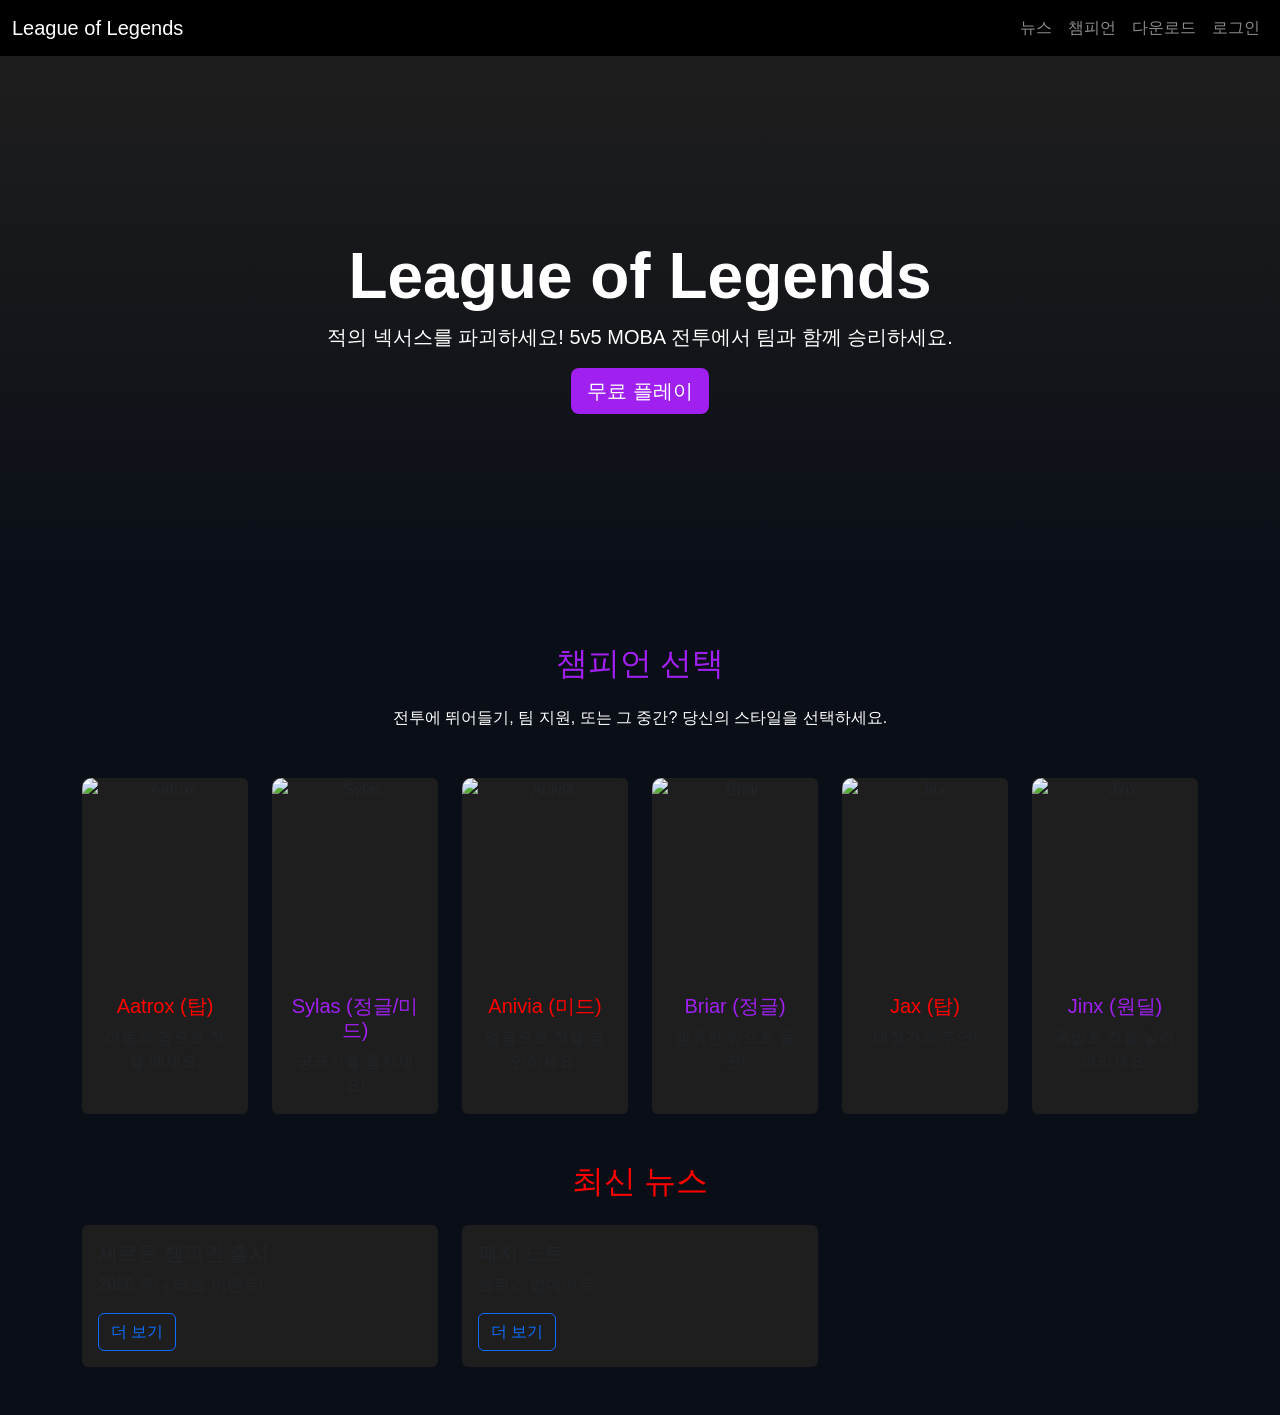
==== src/main/resources/META-INF/resources/index.html @ 6a67d3a3 "2주차 실습 완료" ====
<!DOCTYPE html>
<html lang="ko">
<head>
    <meta charset="UTF-8">
    <meta name="viewport" content="width=device-width, initial-scale=1.0">
    <title>League of Legends - 메인 페이지</title>
    <!-- Bootstrap 5 CDN -->
    <link href="https://cdn.jsdelivr.net/npm/bootstrap@5.3.0/dist/css/bootstrap.min.css" rel="stylesheet">
    <script src="https://cdn.jsdelivr.net/npm/bootstrap@5.3.0/dist/js/bootstrap.bundle.min.js"></script>
    <!-- 커스텀 스타일 (LOL 테마 + 챔피언 호버 효과) -->
    <style>
        body { background-color: #0a0e17; color: #fff; font-family: 'Arial', sans-serif; }
        .navbar { background-color: #000; }
        .hero { background: linear-gradient(to bottom, #1e1e1e, #0a0e17); min-height: 60vh; }
        .accent-purple { color: #a020f0; }
        .accent-red { color: #ff0000; }
        .card { background-color: #1e1e1e; border: none; transition: transform 0.3s, box-shadow 0.3s; }
        .card:hover { transform: scale(1.05); box-shadow: 0 10px 20px rgba(160, 32, 240, 0.5); }
        .card-img-top { height: 200px; object-fit: cover; border-radius: 10px 10px 0 0; }
        .btn-primary { background-color: #a020f0; border: none; }
        .btn-primary:hover { background-color: #800080; }
    </style>
</head>
<body>

    <!-- 헤더 (Navbar) -->
    <nav class="navbar navbar-expand-lg navbar-dark">
        <div class="container-fluid">
            <a class="navbar-brand" href="#">League of Legends</a>
            <button class="navbar-toggler" type="button" data-bs-toggle="collapse" data-bs-target="#navbarNav" aria-controls="navbarNav" aria-expanded="false" aria-label="Toggle navigation">
                <span class="navbar-toggler-icon"></span>
            </button>
            <div class="collapse navbar-collapse" id="navbarNav">
                <ul class="navbar-nav ms-auto">
                    <li class="nav-item"><a class="nav-link" href="#">뉴스</a></li>
                    <li class="nav-item"><a class="nav-link" href="#">챔피언</a></li>
                    <li class="nav-item"><a class="nav-link" href="#">다운로드</a></li>
                    <li class="nav-item"><a class="nav-link" href="#">로그인</a></li>
                </ul>
            </div>
        </div>
    </nav>

    <!-- 히어로 배너 (Hero Banner) -->
    <section class="hero d-flex align-items-center justify-content-center text-center py-5">
        <div class="container">
            <h1 class="display-3 fw-bold">League of Legends</h1>
            <p class="lead">적의 넥서스를 파괴하세요! 5v5 MOBA 전투에서 팀과 함께 승리하세요.</p>
            <a href="#" class="btn btn-primary btn-lg">무료 플레이</a>
        </div>
    </section>

<!-- 챔피언 선택 섹션 (작은 썸네일 PNG로 업데이트!) -->
    <section class="container my-5">
        <h2 class="text-center mb-4 accent-purple">챔피언 선택</h2>
        <p class="text-center mb-5">전투에 뛰어들기, 팀 지원, 또는 그 중간? 당신의 스타일을 선택하세요.</p>
        <div class="row g-4">
            <!-- Aatrox -->
            <div class="col-md-6 col-lg-4 col-xl-2">
                <div class="card text-center h-100">
                    <img src="https://ddragon.leagueoflegends.com/cdn/15.24.1/img/champion/Aatrox.png" class="card-img-top" alt="Aatrox" loading="lazy">
                    <div class="card-body">
                        <h5 class="card-title accent-red">Aatrox (탑)</h5>
                        <p class="card-text">어둠의 검으로 적을 베세요.</p>
                    </div>
                </div>
            </div>
            <!-- Sylas -->
            <div class="col-md-6 col-lg-4 col-xl-2">
                <div class="card text-center h-100">
                    <img src="https://ddragon.leagueoflegends.com/cdn/15.24.1/img/champion/Sylas.png" class="card-img-top" alt="Sylas" loading="lazy">
                    <div class="card-body">
                        <h5 class="card-title accent-purple">Sylas (정글/미드)</h5>
                        <p class="card-text">궁극기를 훔치세요!</p>
                    </div>
                </div>
            </div>
            <!-- Anivia -->
            <div class="col-md-6 col-lg-4 col-xl-2">
                <div class="card text-center h-100">
                    <img src="https://ddragon.leagueoflegends.com/cdn/15.24.1/img/champion/Anivia.png" class="card-img-top" alt="Anivia" loading="lazy">
                    <div class="card-body">
                        <h5 class="card-title accent-red">Anivia (미드)</h5>
                        <p class="card-text">얼음으로 적을 봉인하세요.</p>
                    </div>
                </div>
            </div>
            <!-- Briar -->
            <div class="col-md-6 col-lg-4 col-xl-2">
                <div class="card text-center h-100">
                    <img src="https://ddragon.leagueoflegends.com/cdn/15.24.1/img/champion/Briar.png" class="card-img-top" alt="Briar" loading="lazy">
                    <div class="card-body">
                        <h5 class="card-title accent-purple">Briar (정글)</h5>
                        <p class="card-text">광폭한 힘으로 돌진!</p>
                    </div>
                </div>
            </div>
            <!-- Jax -->
            <div class="col-md-6 col-lg-4 col-xl-2">
                <div class="card text-center h-100">
                    <img src="https://ddragon.leagueoflegends.com/cdn/15.24.1/img/champion/Jax.png" class="card-img-top" alt="Jax" loading="lazy">
                    <div class="card-body">
                        <h5 class="card-title accent-red">Jax (탑)</h5>
                        <p class="card-text">대장간의 주인!</p>
                    </div>
                </div>
            </div>
            <!-- Jinx -->
            <div class="col-md-6 col-lg-4 col-xl-2">
                <div class="card text-center h-100">
                    <img src="https://ddragon.leagueoflegends.com/cdn/15.24.1/img/champion/Jinx.png" class="card-img-top" alt="Jinx" loading="lazy">
                    <div class="card-body">
                        <h5 class="card-title accent-purple">Jinx (원딜)</h5>
                        <p class="card-text">폭발로 적을 날려버리세요.</p>
                    </div>
                </div>
            </div>
        </div>
    </section>

    <!-- 뉴스 섹션 (기존 유지) -->
    <section class="container my-5">
        <h2 class="text-center mb-4 accent-red">최신 뉴스</h2>
        <div class="row g-4">
            <div class="col-md-6 col-lg-4">
                <div class="card">
                    <div class="card-body">
                        <h5 class="card-title">새로운 챔피언 출시</h5>
                        <p class="card-text">2026 루나 레벨 이벤트!</p>
                        <a href="#" class="btn btn-outline-primary">더 보기</a>
                    </div>
                </div>
            </div>
            <div class="col-md-6 col-lg-4">
                <div class="card">
                    <div class="card-body">
                        <h5 class="card-title">패치 노트</h5>
                        <p class="card-text">밸런스 업데이트.</p>
                        <a href="#" class="btn btn-outline-primary">더 보기</a>
                    </div>
                </div>
            </div>
        </div>
    </section>
    
</body>
</html>
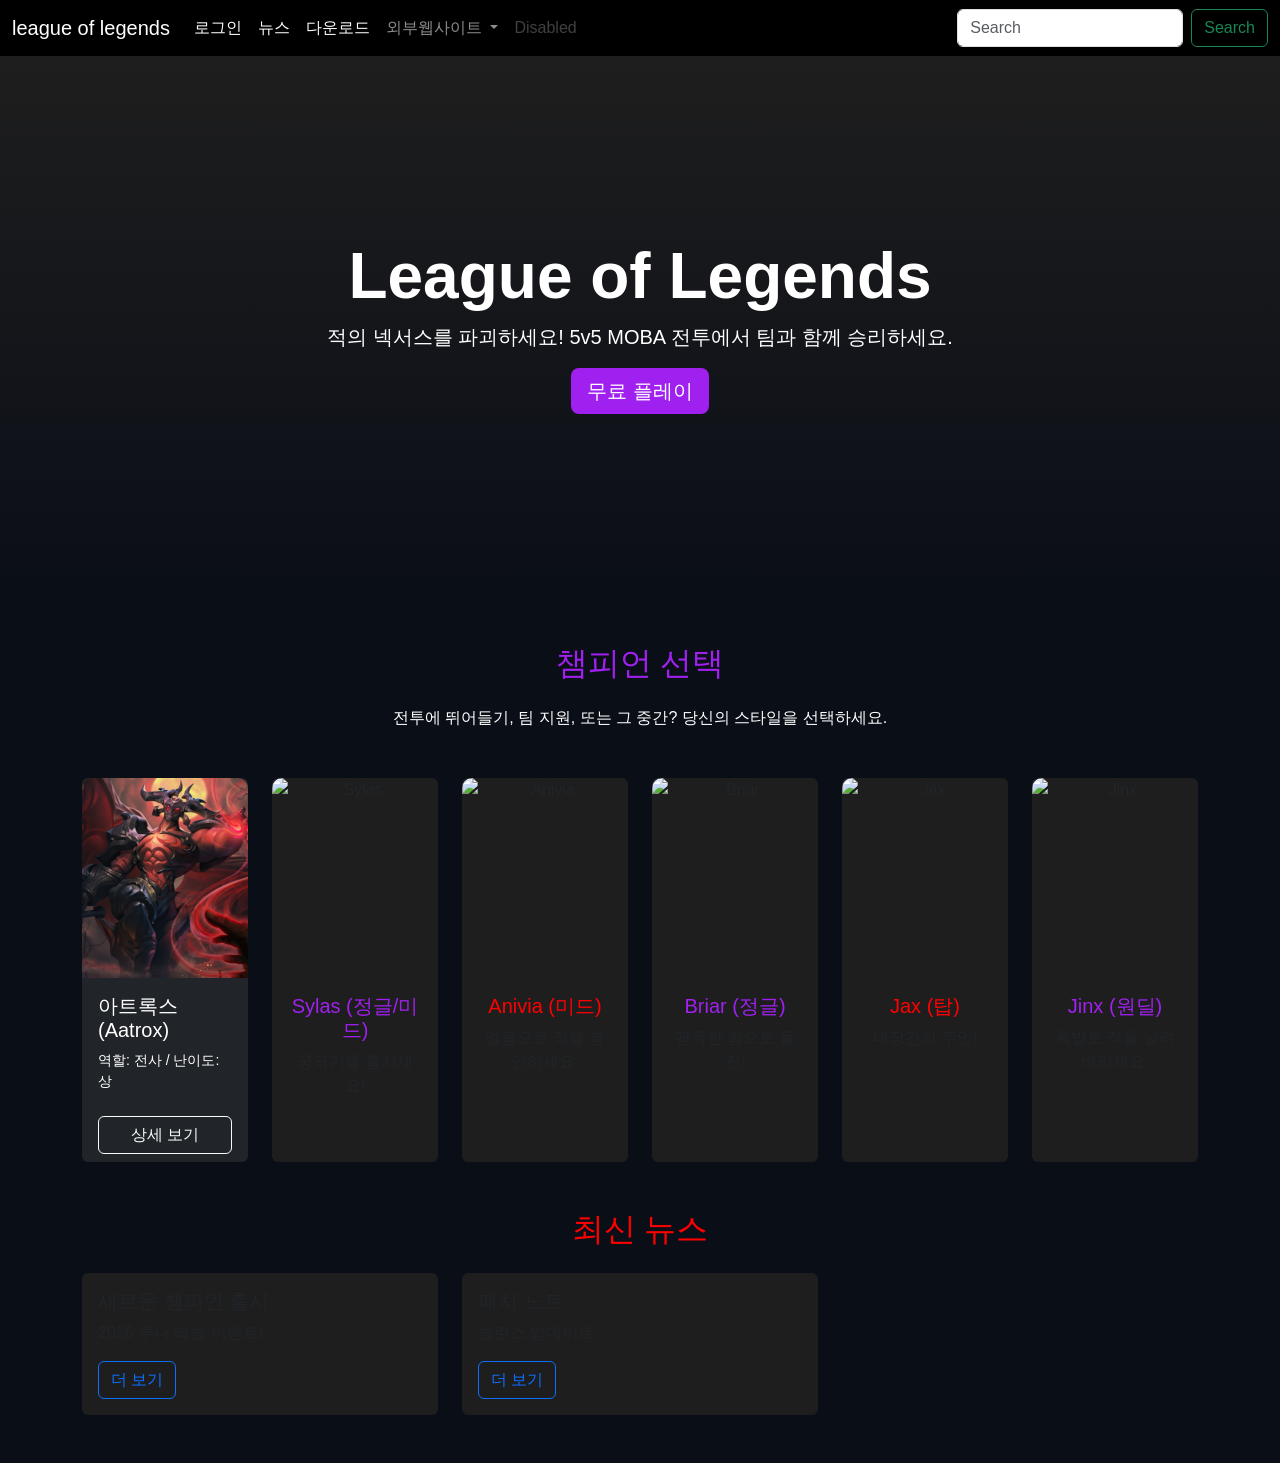
==== commit 0e52bd0b: "4주차 수업" ====
--- a/src/main/resources/META-INF/resources/index.html
+++ b/src/main/resources/META-INF/resources/index.html
@@ -24,9 +24,9 @@
 <body>
 
     <!-- 헤더 (Navbar) -->
-    <nav class="navbar navbar-expand-lg navbar-dark">
+    <!-- <nav class="navbar navbar-expand-lg navbar-dark">
         <div class="container-fluid">
-            <a class="navbar-brand" href="#">League of Legends</a>
+            <a class="navbar-brand" href="https://www.leagueoflegends.com/ko-kr/"target="_blank">League of Legends</a>
             <button class="navbar-toggler" type="button" data-bs-toggle="collapse" data-bs-target="#navbarNav" aria-controls="navbarNav" aria-expanded="false" aria-label="Toggle navigation">
                 <span class="navbar-toggler-icon"></span>
             </button>
@@ -36,10 +36,51 @@
                     <li class="nav-item"><a class="nav-link" href="#">챔피언</a></li>
                     <li class="nav-item"><a class="nav-link" href="#">다운로드</a></li>
                     <li class="nav-item"><a class="nav-link" href="#">로그인</a></li>
+                    <li class="nav-item"><a class="nav-link" href="https://op.gg/ko"target="_blank">오피지지</a></li>
                 </ul>
             </div>
         </div>
-    </nav>
+    </nav> -->
+
+    <nav class="navbar navbar-expand-lg navbar-dark" data-bs-theme="light">
+<div class="container-fluid">
+  <a class="navbar-brand" href="#">league of legends</a>
+  <button class="navbar-toggler" type="button" data-bs-toggle="collapse" data-bs-target="#navbarSupportedContent" aria-controls="navbarSupportedContent" aria-expanded="false" aria-label="Toggle navigation">
+    <span class="navbar-toggler-icon"></span>
+  </button>
+  <div class="collapse navbar-collapse" id="navbarSupportedContent">
+    <ul class="navbar-nav me-auto mb-2 mb-lg-0">
+      <li class="nav-item">
+        <a class="nav-link active" aria-current="page" href="#">로그인</a>
+      </li>
+      <li class="nav-item">
+        <a class="nav-link active" aria-current="page" href="#">뉴스</a>
+      </li>
+      <li class="nav-item">
+        <a class="nav-link active" aria-current="page" href="#"target=_blank>다운로드</a>
+      </li>
+      <li class="nav-item dropdown">
+        <a class="nav-link dropdown-toggle" href="#" role="button" data-bs-toggle="dropdown" aria-expanded="false">
+          외부웹사이트
+        </a>
+        <ul class="dropdown-menu">
+          <li><a class="dropdown-item" href="https://op.gg/ko"target=_blank>롤 전적</a></li>
+          <li><a class="dropdown-item" href="https://op.gg/ko/lol/champions"target=_blank>챔피언 분석</a></li>
+          <li><hr class="dropdown-divider"></li>
+          <li><a class="dropdown-item" href="#">패치 내용</a></li>
+        </ul>
+      </li>
+      <li class="nav-item">
+        <a class="nav-link disabled" aria-disabled="true">Disabled</a>
+      </li>
+    </ul>
+    <form class="d-flex" role="search">
+      <input class="form-control me-2" type="search" placeholder="Search" aria-label="Search" />
+      <button class="btn btn-outline-success" type="submit">Search</button>
+    </form>
+  </div>
+</div>
+</nav>
 
     <!-- 히어로 배너 (Hero Banner) -->
     <section class="hero d-flex align-items-center justify-content-center text-center py-5">
@@ -56,16 +97,60 @@
         <p class="text-center mb-5">전투에 뛰어들기, 팀 지원, 또는 그 중간? 당신의 스타일을 선택하세요.</p>
         <div class="row g-4">
             <!-- Aatrox -->
-            <div class="col-md-6 col-lg-4 col-xl-2">
-                <div class="card text-center h-100">
-                    <img src="https://ddragon.leagueoflegends.com/cdn/15.24.1/img/champion/Aatrox.png" class="card-img-top" alt="Aatrox" loading="lazy">
+            <!-- <div class="col-md-6 col-lg-4 col-xl-2">
+                <div class="card text-center h-100">
+                    <img src="images/Aatrox.jpg" class="card-img-top" alt="Aatrox" loading="lazy">
                     <div class="card-body">
                         <h5 class="card-title accent-red">Aatrox (탑)</h5>
                         <p class="card-text">어둠의 검으로 적을 베세요.</p>
                     </div>
                 </div>
-            </div>
-            <!-- Sylas -->
+            </div> -->
+
+            <div class="col">
+    <div class="card bg-dark text-white border-secondary h-100">
+    <img src="images/Aatrox.jpg" class="card-img-top" alt="아트록스">
+    <div class="card-body">
+    <h5 class="card-title">아트록스 (Aatrox)</h5>
+    <p class="card-text small">역할: 전사 / 난이도: 상</p>
+    </div>
+    <div class="card-footer bg-transparent border-0">
+    <button class="btn btn-outline-light w-100"
+    data-bs-toggle="modal"
+    data-bs-target="#modalAatrox"
+    data-champ="Aatrox">
+    상세 보기
+    </button>
+    </div>
+    </div>
+    </div>
+
+    <!-- 모달 (iframe으로 Aatrox.html 불러오기) -->
+    <div class="modal fade" id="modalAatrox" tabindex="-1" aria-labelledby="modalAatroxLabel" aria-hidden="true">
+    <div class="modal-dialog modal-xl modal-dialog-centered modal-dialog-scrollable">
+    <div class="modal-content bg-dark text-white border-secondary">
+    <!-- 헤더 -->
+    <div class="modal-header border-secondary">
+    <h5 class="modal-title" id="modalAatroxLabel">아트록스 (Aatrox) 상세 정보</h5>
+    <button type="button" class="btn-close btn-close-white" data-bs-dismiss="modal" aria-label="Close"></button>
+    </div>
+    <!-- 바디: iframe으로 내용 채움 -->
+    <div class="modal-body p-0" style="height: 65vh; background: #0a0e17;">
+    <iframe
+    src="modals/Aatrox.html"
+    frameborder="0"
+    style="width: 100%; height: 100%; border: none;"
+    allowfullscreen>
+    </iframe>
+    </div>
+    <!-- 푸터 -->
+    <div class="modal-footer border-secondary">
+    <button type="button" class="btn btn-outline-light" data-bs-dismiss="modal">닫기</button>
+    </div>
+    </div>
+    </div>
+    </div>
+                <!-- Sylas -->
             <div class="col-md-6 col-lg-4 col-xl-2">
                 <div class="card text-center h-100">
                     <img src="https://ddragon.leagueoflegends.com/cdn/15.24.1/img/champion/Sylas.png" class="card-img-top" alt="Sylas" loading="lazy">
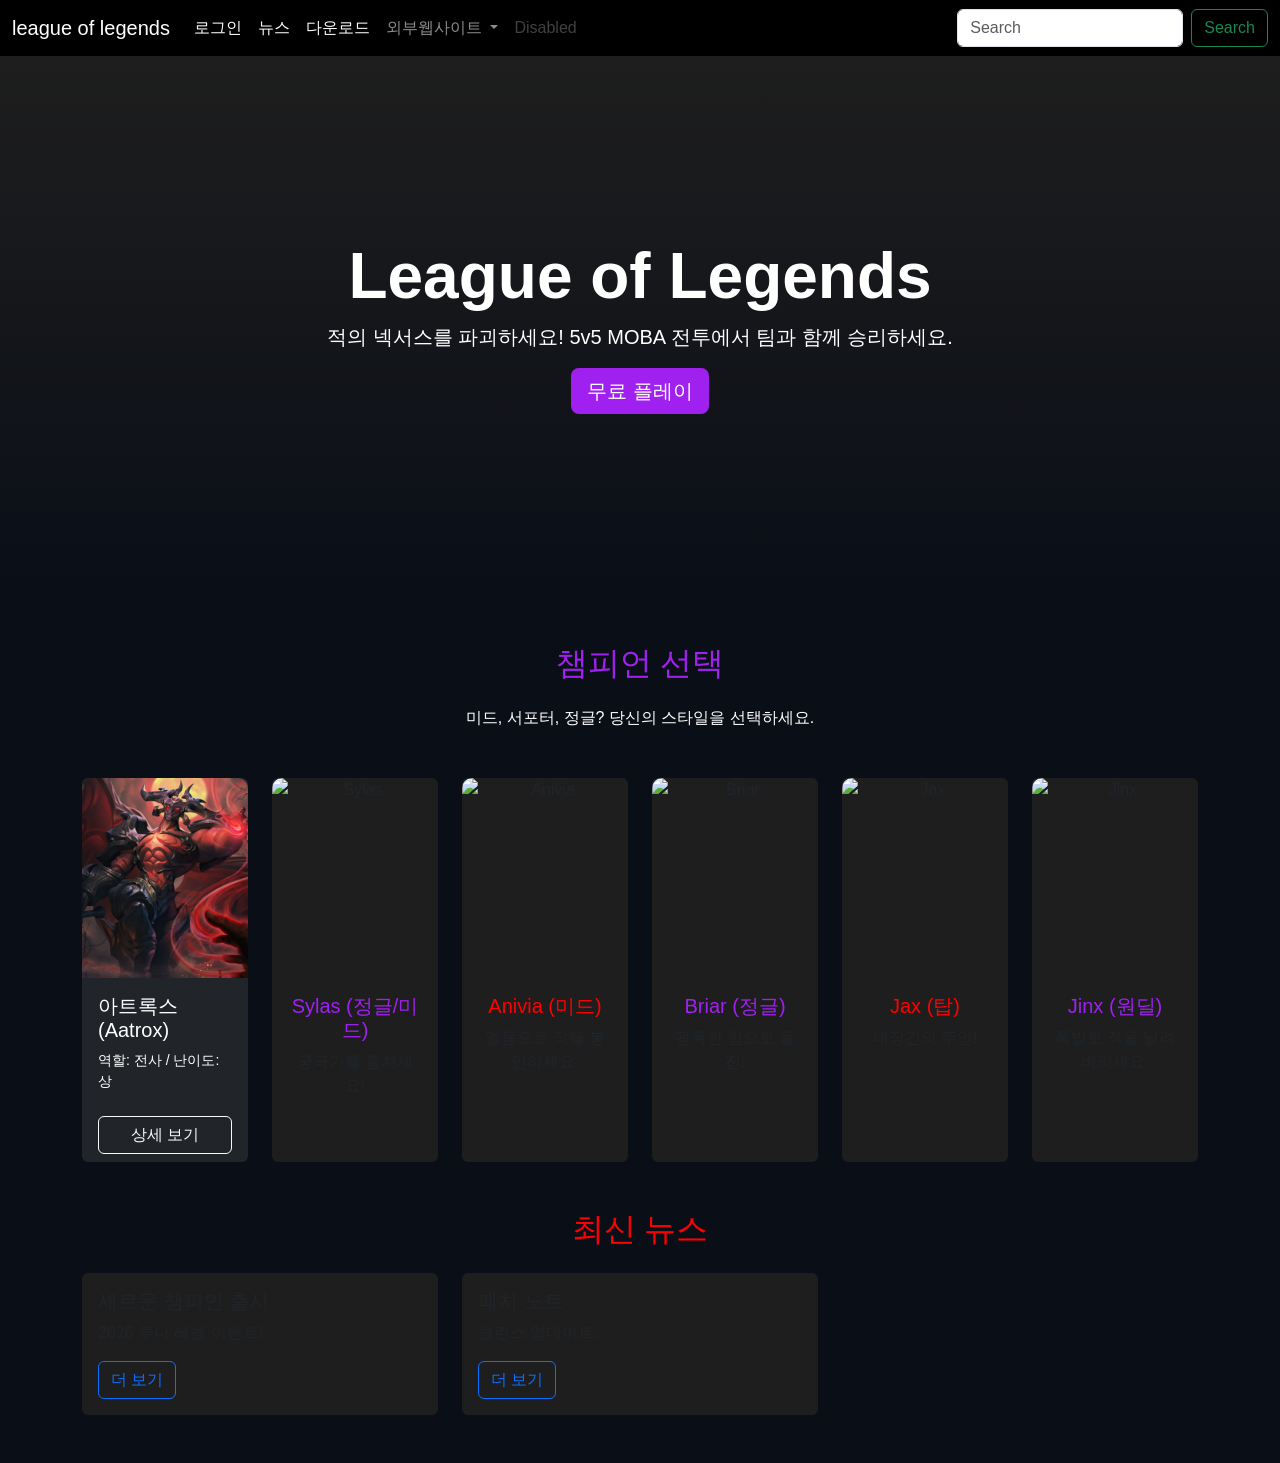
==== commit 434c1163: "5주차 수업" ====
--- a/src/main/resources/META-INF/resources/index.html
+++ b/src/main/resources/META-INF/resources/index.html
@@ -57,7 +57,7 @@
         <a class="nav-link active" aria-current="page" href="#">뉴스</a>
       </li>
       <li class="nav-item">
-        <a class="nav-link active" aria-current="page" href="#"target=_blank>다운로드</a>
+        <a class="nav-link active" aria-current="page" href="main_page_sub/download.html"target=_blank>다운로드</a>
       </li>
       <li class="nav-item dropdown">
         <a class="nav-link dropdown-toggle" href="#" role="button" data-bs-toggle="dropdown" aria-expanded="false">
@@ -94,7 +94,7 @@
 <!-- 챔피언 선택 섹션 (작은 썸네일 PNG로 업데이트!) -->
     <section class="container my-5">
         <h2 class="text-center mb-4 accent-purple">챔피언 선택</h2>
-        <p class="text-center mb-5">전투에 뛰어들기, 팀 지원, 또는 그 중간? 당신의 스타일을 선택하세요.</p>
+        <p class="text-center mb-5">미드, 서포터, 정글? 당신의 스타일을 선택하세요.</p>
         <div class="row g-4">
             <!-- Aatrox -->
             <!-- <div class="col-md-6 col-lg-4 col-xl-2">
